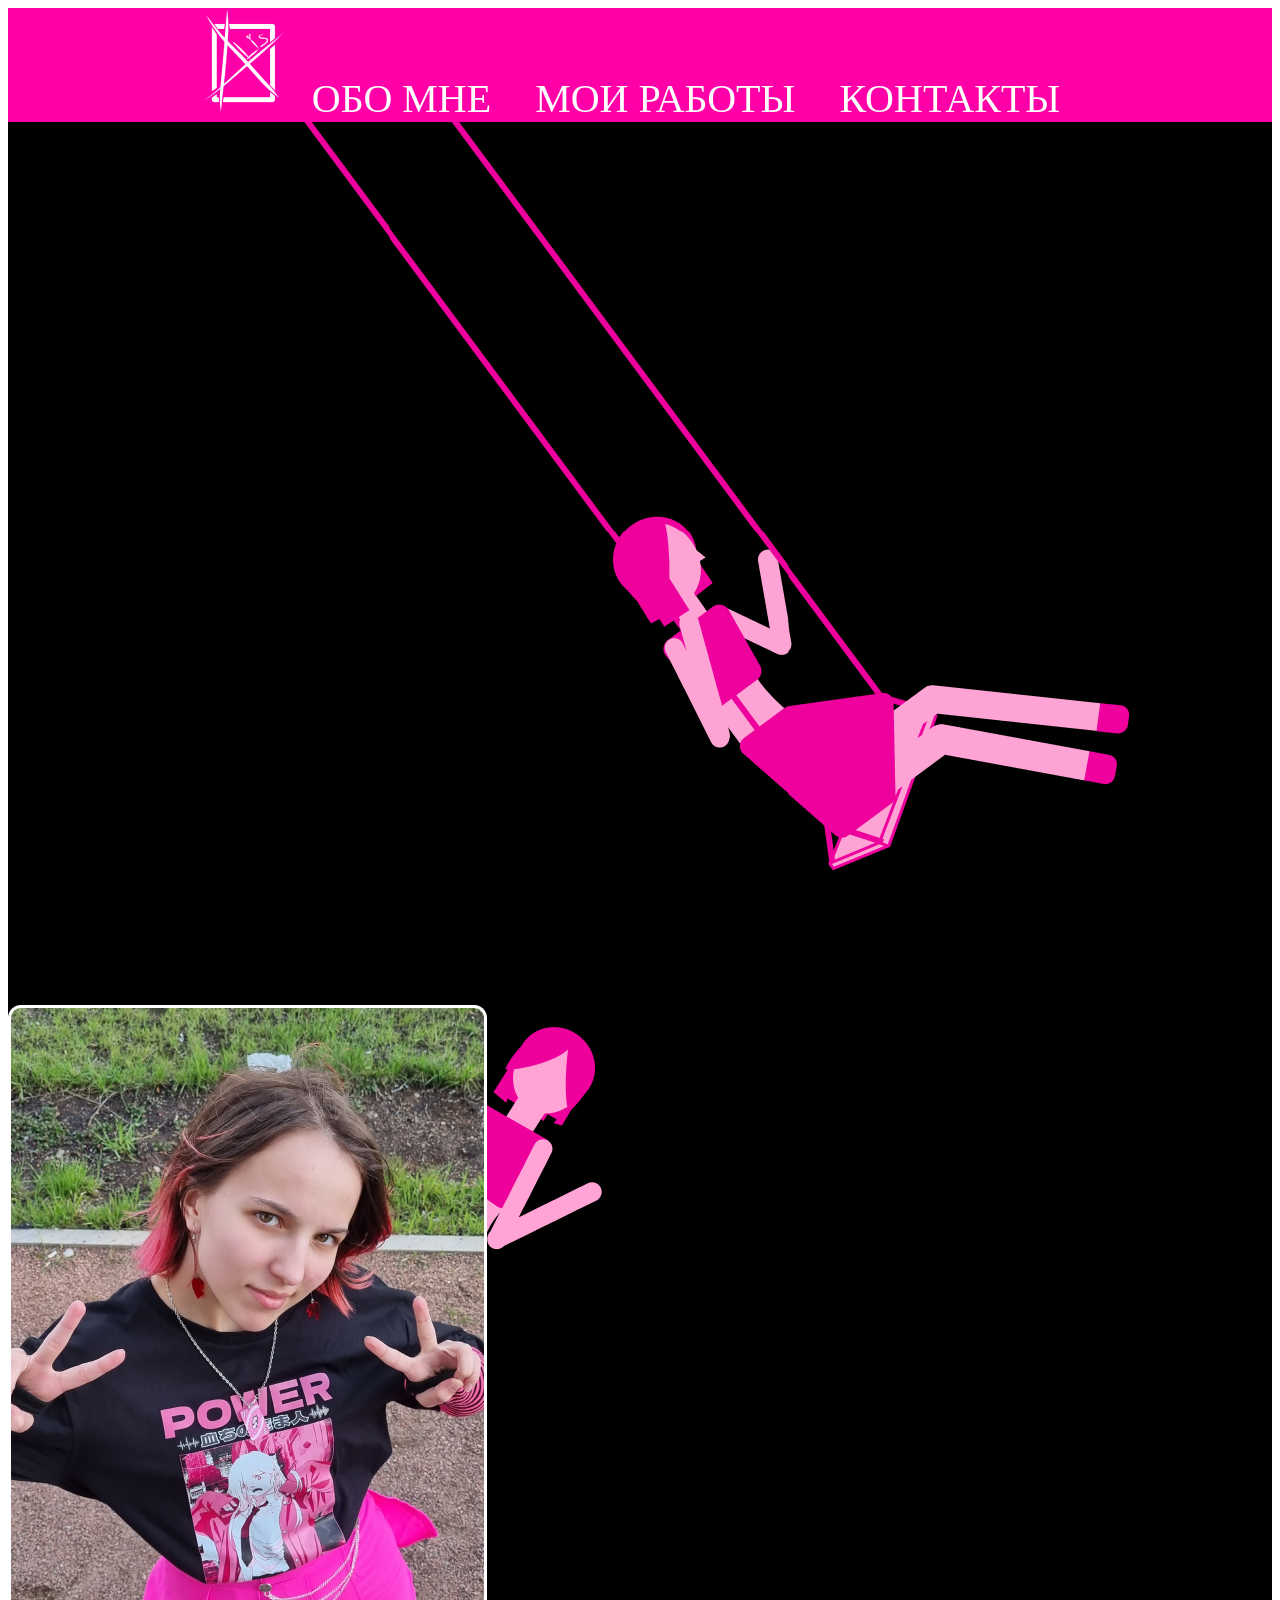
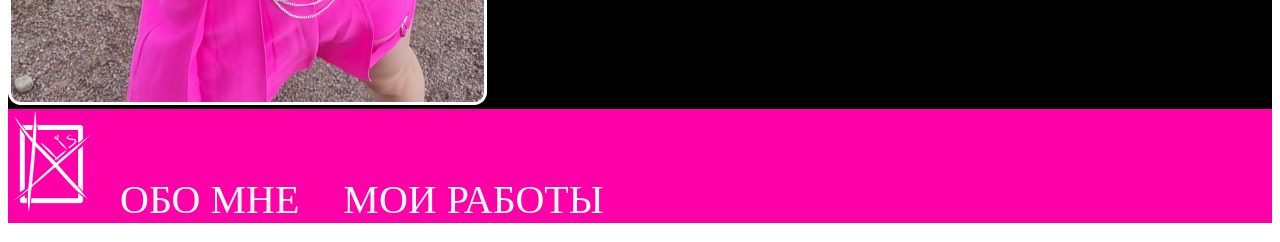
==== index.html @ d6bae76f "создали сайт" ====
<!DOCTYPE html>
<html lang="en">
<head>
    <meta charset="UTF-8">
    <meta name="viewport" content="width=device-width, initial-scale=1.0">
    <title>Alis</title>
    <link rel="stylesheet" type="text/css" href="style.css">
</head>
<body>
    <header align="center">
        <img src="лого.png" alt="INTRO"
        <ul>
            <li><a href = "#">ОБО МНЕ</a></li>
            <li><a href = "#">МОИ РАБОТЫ</a></li>
            <li><a href = "#">КОНТАКТЫ</a></li>
        </ul>
    </header>
    <main align="content">
        <img src="animation_девочка_сайт_.gif" alt="">
        <img src="мое фото.png" alt="">

    </main>
    <footer>
        <img src="лого.png" alt="INTRO"
        <ul>
            <li><a href = "#">ОБО МНЕ</a></li>
            <li><a href = "#">МОИ РАБОТЫ</a></li>
        </ul>
    </footer>
    
    
    
</body>
</html>
---- style.css ----
header{
    background-color:#FF00A8;
}
ul{
    list-style: none;
    margin: 0;
    padding:20px ;
}
a{
    font-size: 40px;
    padding: 20px;
    color: white;
    text-decoration: none;
    font-family:'Potra';
    }
a:hover{
    color:black;
    text-decoration: none;
}
li{
    display: inline;
}
main{
    background-color:black; 
}
footer{
    background-color:#FF00A8;
}
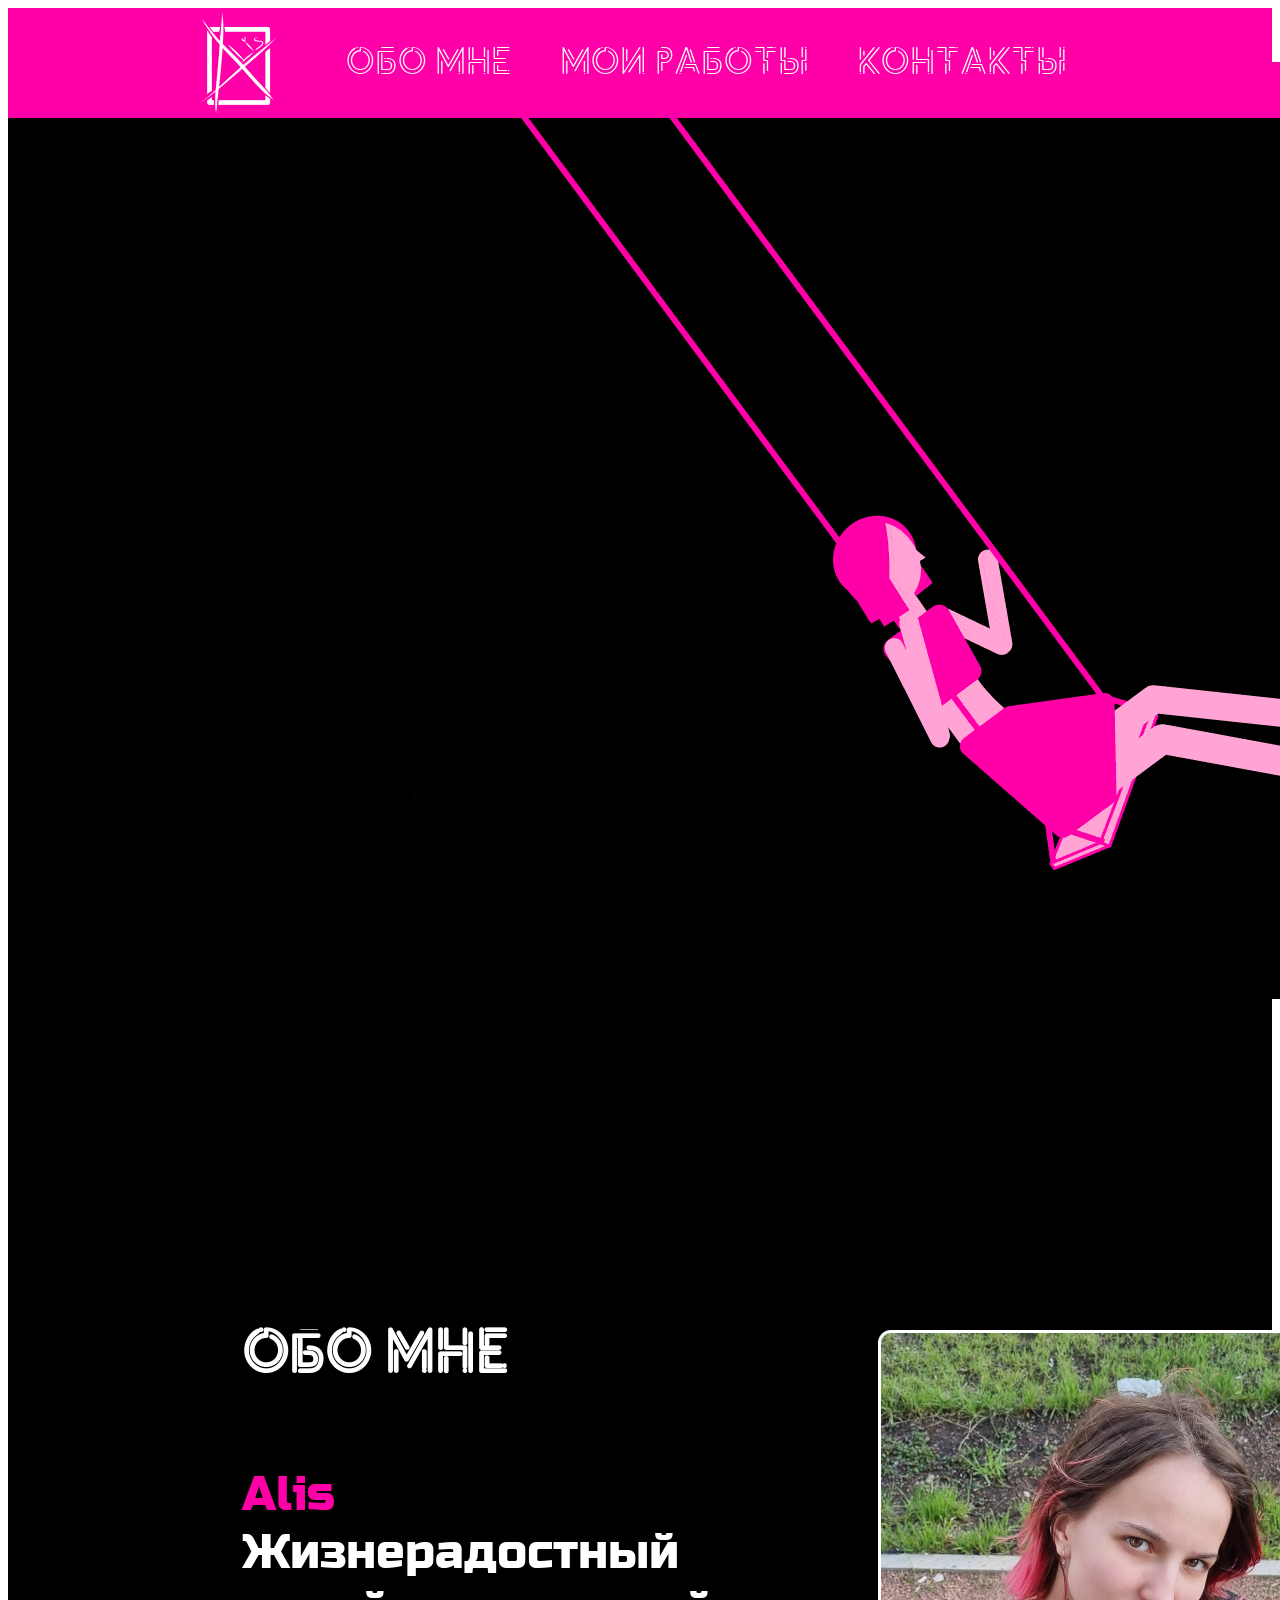
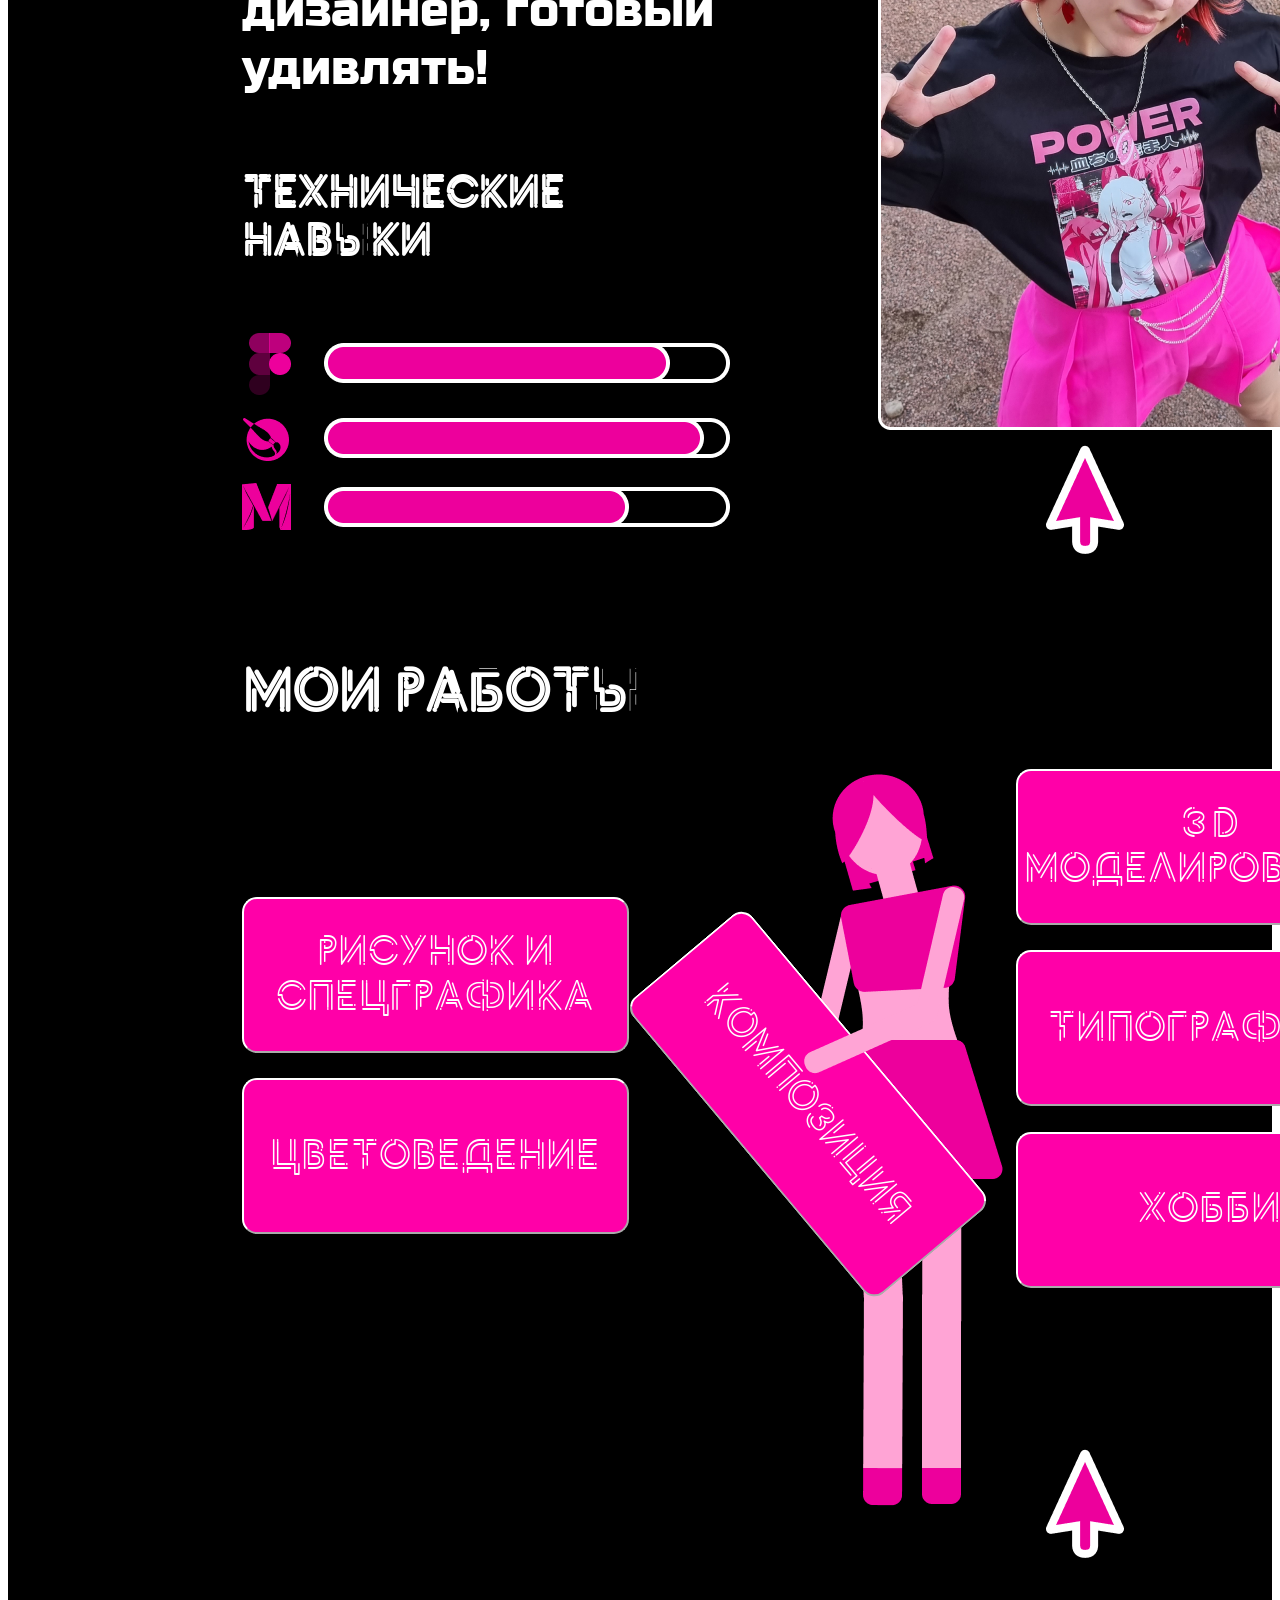
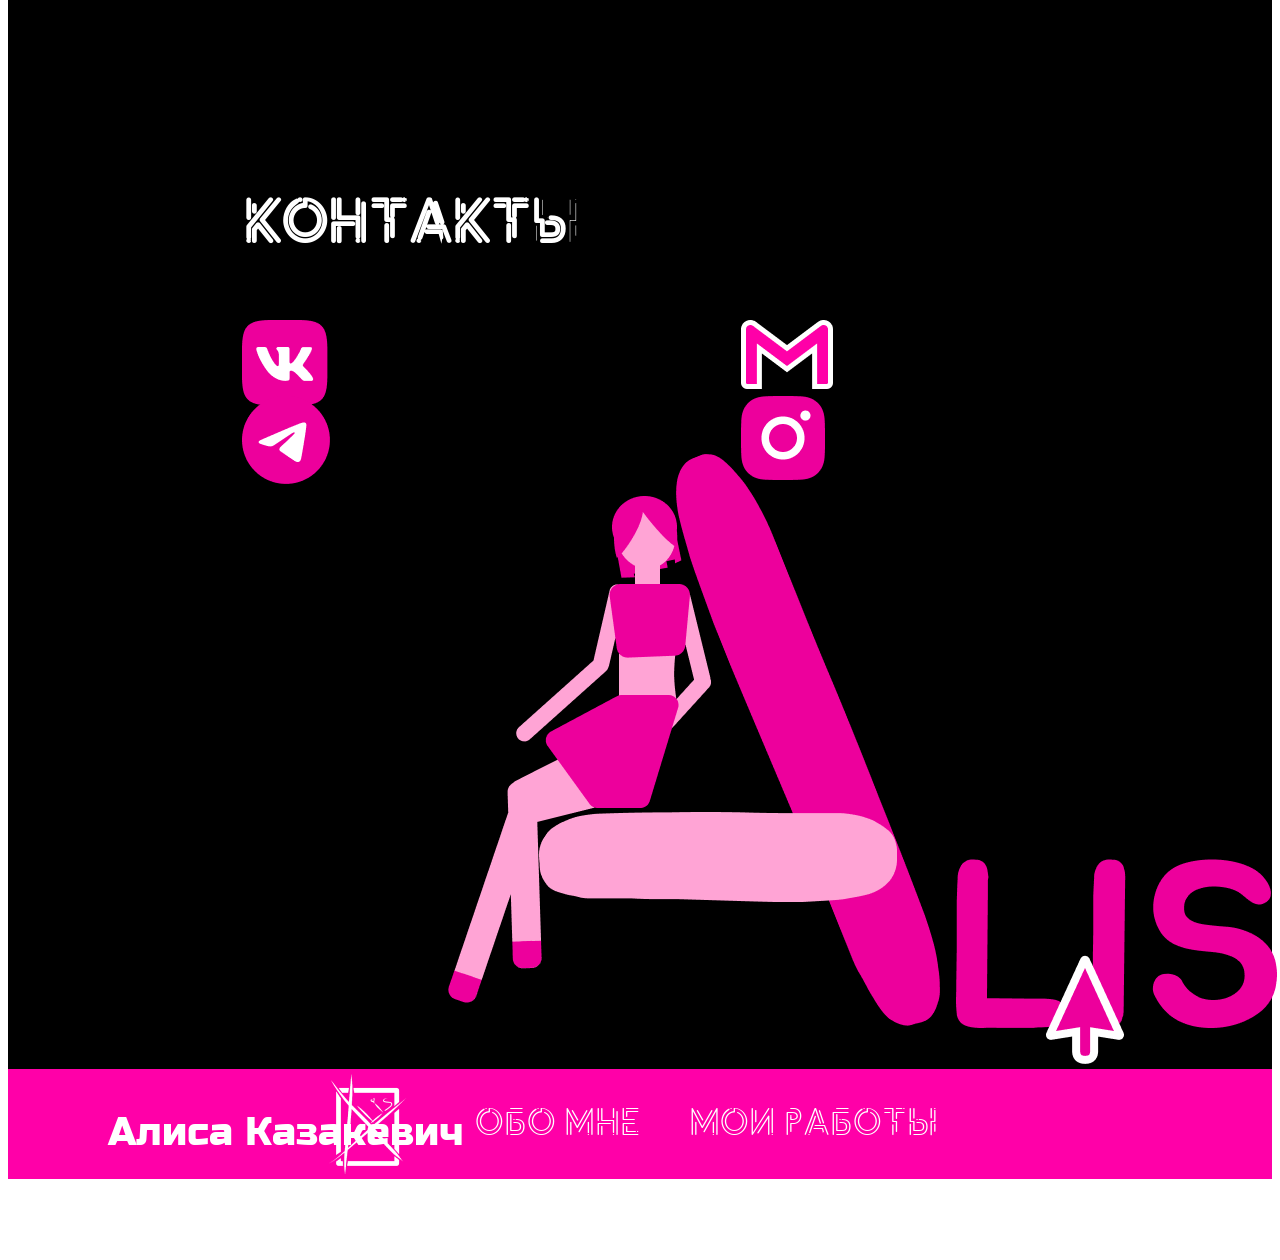
==== commit d5aad56b: "new version" ====
--- a/index.html
+++ b/index.html
@@ -4,24 +4,114 @@
     <meta charset="UTF-8">
     <meta name="viewport" content="width=device-width, initial-scale=1.0">
     <title>Alis</title>
+    <link rel="stylesheet" type="text/css" href="reset.css">
     <link rel="stylesheet" type="text/css" href="style.css">
+    
+    <script src="/jquery.js"></script>
+    <link rel="icon" href="images/иконка.ico">
 </head>
 <body>
-    <header align="center">
-        <img src="лого.png" alt="INTRO"
-        <ul>
-            <li><a href = "#">ОБО МНЕ</a></li>
-            <li><a href = "#">МОИ РАБОТЫ</a></li>
-            <li><a href = "#">КОНТАКТЫ</a></li>
-        </ul>
+    <header>
+        <img class="logo" src="images/лого.png" alt="INTRO">
+        <nav>
+            <ul>
+                <li id="about_me_scroll"><a href = "#">ОБО МНЕ</a></li>
+                <li id="works_scroll"><a href = "#">МОИ РАБОТЫ</a></li>
+                <li id="contacts_scroll"><a href = "#">КОНТАКТЫ</a></li>
+            </ul>
+
+        </nav>
+        
     </header>
-    <main align="content">
-        <img src="animation_девочка_сайт_.gif" alt="">
-        <img src="мое фото.png" alt="">
+    <main>
+        <div class="main-container">
+            
+            <img class="girl-gif" id="girl-gif" src="images/анимация_с_девочкой.gif" alt="">
+            <button class="secret_Button" id="secret_Button" onclick="changeImage(this)">НЕ НАЖИМАЙ!!!</button>
+            
+            <div style="height: 200px;">
 
+            </div>
+
+            <section id="about-me" class="about-me">
+                <div class="main-info">
+                    <h1> ОБО МНЕ</h1>
+                    <p><span style="color: #FF00A8;">Alis</span>
+                        Жизнерадостный дизайнер, готовый удивлять!</p>
+                    <h2>ТЕХНИЧЕСКИЕ НАВЫКИ</h2>  
+                    <img src="images/навыки.png" class="skills"/> 
+    
+                </div>
+                <a href="images/мое фото.png" class="lightzoom">     
+                    <img src="images/мое фото.png" class="my_photo"/>
+                </a>
+            </section>
+            <button id="scroll" class="skroll skroll_1">
+                <img src="images/кнопка_возврат.png"/>
+            </button>
+            
+        </div>
+
+        <div id="works" class="works-container">
+            <h1>МОИ РАБОТЫ</h1>
+            <div class="buttons-container">
+                <div class="buttons-left">
+                    <button onclick="location.href='spec_graphic.html'" class="button_ris button_text">
+                        РИСУНОК И СПЕЦГРАФИКА
+                    </button>
+                    <button class="button_tsvet button_text">
+                        ЦВЕТОВЕДЕНИЕ
+                    </button>
+                    
+
+                </div>
+                <div class="buttons-middle">
+                    <img class="button_girl" src="images/девочка_без_руки.png" alt="">
+                    <button class="button_text button_kompoz" onclick="">
+                        КОМПОЗИЦИЯ
+                    </button>
+                    <img class="girl_hand" src="images/рука.png" alt="">
+                </div>
+
+
+                <div class="buttons-right">
+                    <button class="button_3D button_text">
+                        3D МОДЕЛИРОВАНИЕ
+                    </button>
+                    <button class="button_tpgraph button_text">
+                        ТИПОГРАФИКА
+                    </button>
+                    <button class="button_hb button_text">
+                        ХОББИ
+                    </button>
+                </div>
+            </div>
+            <button id="scroll_2" class="skroll skroll_2">
+                <img src="images/кнопка_возврат.png"/>
+            </button>
+        </div>
+
+
+        <div id="contacts" class="contacts-container">
+            <h1>КОНТАКТЫ</h1>
+            <img class="VK" src="images/вк.png" alt="">
+            <img class="TG" src="images/тг.png" alt="">
+            <img class="Mail" src="images/почта.png" alt="">
+            <img class="Insta" src="images/инста.png" alt="">
+            <img class="alis" src="images/алис.png" alt="">
+            <a class="VK_" href="https://vk.com/id315282386">Алиса Казакевич</a>
+            <a class="TG_" href="https://t.me/alis_kujo">alis_kujo</a>
+            <a class="Mail_" href="mailto:alis13ya@gmail.com">Алиса Казакевич</a>
+            <a class="Insta_" href="https://www.instagram.com/alis_kujo/">alis_kujo</a>
+                
+            
+        </div>
+        <button id="scroll_3" class="skroll skroll_3">
+            <img src="images/кнопка_возврат.png"/>
+        </button>
     </main>
     <footer>
-        <img src="лого.png" alt="INTRO"
+        <img src="images/лого.png" alt="INTRO">
         <ul>
             <li><a href = "#">ОБО МНЕ</a></li>
             <li><a href = "#">МОИ РАБОТЫ</a></li>
@@ -29,6 +119,12 @@
     </footer>
     
     
+    <!-- <script src="myscript.js"></script> -->
+    <link rel="stylesheet" href="lightzoom/style.css">
+    <script src="lightzoom/lightzoom.js"></script>
+
     
+    <script src="myscript.js"></script>
+    <script>jQuery('.lightzoom').lightzoom({speed:400, viewTitle:true});</script>
 </body>
 </html>
--- a/style.css
+++ b/style.css
@@ -1,28 +1,355 @@
+@font-face {
+font-family: 'Potra';
+src: url('./fonts/Potra/potra_cyr-webfont.woff2') format('woff2');
+}
+@font-face {
+    font-family: 'Russo One';
+    src: url('./fonts/Russo one/russoone-regular-webfont.woff2') format('woff2');
+    }
 header{
     background-color:#FF00A8;
+    display: flex;
+    flex-direction: row;
+    justify-content: center;
+    align-items: center;
+    
+}
+h1{
+    color: white;
+    font-size: 64px;
+    
+    font-family: 'Potra';
+    margin-top: 1vw;
+    
+}
+h2{
+    color: white;
+    font-size: 48px;
+    padding-top: 2vw;
+    font-family: 'Potra';
+}
+h3{
+    color: white;
+    
+    padding-top: 2vw;
+    font-family: 'Potra';
+
+}
+p{
+    color: white;
+    font-size: 48px;
+    padding-top: 2vw;
+    font-family: 'Russo One';
+    
 }
 ul{
     list-style: none;
     margin: 0;
-    padding:20px ;
+    font-size: 40px;
+    font-family: 'Potra';
+    z-index: 11;
 }
 a{
     font-size: 40px;
     padding: 20px;
     color: white;
     text-decoration: none;
-    font-family:'Potra';
+    font-family: 'Potra';
     }
 a:hover{
     color:black;
     text-decoration: none;
+
 }
 li{
+    position: relative;
     display: inline;
+    z-index: 11;
+}
+.logo{
+    position: relative;
+    z-index: 11;
 }
 main{
     background-color:black; 
 }
 footer{
     background-color:#FF00A8;
-}+    display: flex;
+    flex-direction: row;
+    justify-content: center;
+    align-items: center;
+    
+}
+
+.main-container {
+    margin-left: 18.5%;
+    width: 75%;
+    margin-top: -0.005vw;
+    z-index: 8;
+    
+}
+
+.girl-gif {
+    position: relative;
+    top: -56px;
+    left: -2.5vw ;
+    z-index: 8;
+}
+.my_photo{
+    margin-left: 10vw;
+    margin-top: 2vw;
+}
+.main-info{
+    width: 490px;
+    padding-top: 2vw;
+}
+
+.about-me {
+    display: flex;
+    margin-top: 2vw;
+    @media (width<800px) {
+        flex-direction: column;
+        
+    }
+}
+
+.skills{
+    padding-top: 2vw;
+}
+
+.works-container {
+    margin-left: 18.5%;
+    width: 75%;
+    margin-top: 8vw;
+    padding-top: 1vw;
+}
+.button_ris{
+    background-color: #FF00A8;
+    border-radius: 15px;
+    user-select: none;
+    position: relative;
+    width: 387px; 
+    height: 156px;
+    margin-top: 10vw;
+    border-color: white;
+    border-width: 0.2vw;
+    
+    
+
+}
+.button_ris:hover{
+    transform: scale(1.05);
+}
+.button_tsvet{
+    background-color: #FF00A8;
+    border-radius: 15px;
+    user-select: none;
+    position: relative;
+    width: 387px; 
+    height: 156px;
+    margin-top: 2vw;
+    border-color: white;
+    border-width: 0.2vw;
+}
+.button_tsvet:hover{
+    transform: scale(1.05);
+}
+.button_text{
+    font-size: 45px;
+    color: white;
+    text-decoration: none;
+    font-family: 'Potra';
+    text-align: center;
+    line-height: 100%;
+}
+
+.button_kompoz{
+    position: relative;
+    background-color: #FF00A8;
+    border-radius: 15px;
+    user-select: none;
+    width: 387px; 
+    height: 156px;
+    z-index: 3;
+    transform: rotate(50deg) translate(-380px, -300px);
+    border-color: white;
+    border-width: 0.2vw;
+}
+.button_kompoz:hover{
+    transform: rotate(50deg) translate(-380px, -300px)scale(1.05);
+}
+.button_3D{
+    background-color: #FF00A8;
+    border-radius: 15px;
+    user-select: none;
+    position: relative;
+    width: 387px; 
+    height: 156px;
+    border-color: white;
+    border-width: 0.2vw;
+    
+
+}
+.button_3D:hover{
+    transform: scale(1.05);
+}
+.button_tpgraph{
+    background-color: #FF00A8;
+    border-radius: 15px;
+    user-select: none;
+    position: relative;
+    width: 387px; 
+    height: 156px;
+    margin-top: 2vw;
+    border-color: white;
+    border-width: 0.2vw;
+
+}
+.button_tpgraph:hover{
+    transform: scale(1.05);
+}
+.button_hb{
+    background-color: #FF00A8;
+    border-radius: 15px;
+    user-select: none;
+    position: relative;
+    width: 387px; 
+    height: 156px;
+    margin-top: 2vw;
+    border-color: white;
+    border-width: 0.2vw;
+
+}
+.button_hb:hover{
+    transform: scale(1.05);
+}
+
+.secret_Button{
+    font-size: 50px;
+    font-family: 'Russo One';
+    text-decoration: none;
+    text-align: center;
+    line-height: 100%;
+    background-color: transparent; 
+    border: none; 
+    padding: 0;
+    user-select: none;
+    position: absolute; 
+    top: 19%; 
+    left: 70%; 
+    z-index: 10;
+}
+.secret_Button:hover{
+    color: #FF00A8 ;
+}
+
+.buttons-container {
+    display: flex;
+    margin-top: 2vw;
+}
+.button_girl{
+    position: relative;
+    z-index: 2;
+    margin-left: 130px;
+}
+.girl_hand{
+    position: absolute;
+    z-index: 4;
+    margin-left: -215px;
+    margin-top: -625px;
+}
+.contacts-container{
+    margin-left: 18.5%;
+    width: 75%;
+    margin-top: 8vw;
+    padding-top: 1vw;
+}
+.alis{
+    margin-left: 15vw;
+    margin-top: 10vw;
+    padding-top: 1vw;
+    padding-bottom: 2vw;
+    
+}
+.VK{
+    position: absolute;
+    margin-top: 1.5vw;
+}
+.TG{
+    position: absolute;
+    margin-top: 7.5vw;
+}
+.Mail{
+    position: absolute;
+    margin-top: 1.5vw;
+    margin-left: 39vw;
+}
+.Insta{
+    position: absolute;
+    margin-top: 7.5vw;
+    margin-left: 39vw;
+}
+.VK_{
+    position: absolute;
+    margin-top: 1.5vw;
+    margin-left: -51vw;
+    font-size: 40px;
+    font-family: Russo One;
+}
+.VK_:hover{
+    color:#FF00A8;
+}
+.TG_{
+    position: absolute;
+    margin-top: 8vw;
+    margin-left: -51vw;
+    font-size: 40px;
+    font-family: Russo One;
+}
+.TG_:hover{
+    color:#FF00A8;
+}
+.Mail_{
+    position: absolute;
+    margin-top: 1.5vw;
+    margin-left: -12vw;
+    font-size: 40px;
+    font-family: Russo One;
+}
+.Mail_:hover{
+    color:#FF00A8;
+} 
+.Insta_{
+    position: absolute;
+    margin-top: 8vw;
+    margin-left: -12vw;
+    font-size: 40px;
+    font-family: Russo One;
+}
+.Insta_:hover{
+    color:#FF00A8;
+} 
+.skroll{
+    text-decoration: none;
+    background-color: transparent; 
+    border: none; 
+    padding: 0;
+    user-select: none;
+    position: absolute; 
+}
+.skroll:hover{
+    transform: scale(1.08);
+} 
+.skroll_1{
+    margin-left: 62vw;
+    margin-top: -7vw;
+} 
+.skroll_2{
+    margin-left: 62vw;
+    margin-top: -17vw;
+}  
+.skroll_3{
+    margin-left: 80.2vw;
+    margin-top: -9vw;
+}    
--- a/lightzoom/style.css
+++ b/lightzoom/style.css
@@ -0,0 +1,180 @@
+/**
+ * jQuery lightzoom v1.1.0
+ */
+
+a.lightzoom {
+  cursor: zoom-in;
+  cursor: -webkit-zoom-in;
+  cursor: -moz-zoom-in;
+}
+
+#lz-container {
+  display: block;
+  height: 100%;
+  width: 100%;
+  left: 0;
+  top: 0;
+  white-space: nowrap;
+  position: absolute;
+  z-index: 9999990 !important;
+}
+
+#lz-box {
+  position: fixed;
+  height: 100%;
+  width: 100%;
+  line-height: 1px;
+  text-align: center;
+  display: inline-block;
+  z-index: 9999998 !important;
+}
+
+#lz-overlay {
+  display: block;
+  opacity: 0.6;
+  background: #000;
+  position: fixed;
+  top: 0;
+  left: 0;
+  height: 100%;
+  width: 100%;
+  z-index: 9999991 !important;
+}
+
+#lz-box:before {
+  content: "";
+  display: inline-block;
+  height: 50%;
+  width: 1px;
+  margin-right: -1px;
+}
+
+#lz-box img {
+  float: none;
+  display: inline-block;
+  max-height: 80%;
+  max-width: 100%;
+  margin: 0;
+  padding: 0;
+  width: auto;
+  height: auto;
+  vertical-align: middle;
+  opacity: 0;
+  position: relative;
+  z-index: 9999995 !important;
+}
+
+#lz-box p {
+  position: relative;
+  bottom: 0;
+  margin-top: -30px;
+  margin-bottom: 0;
+  line-height: 20px;
+  font-size: 18px;
+  z-index: 9999997 !important;
+}
+
+#lz-close {
+  display: block;
+  position: absolute;
+  top: 2%;
+  right: 2%;
+  background: url("image/close.png") no-repeat 5px 5px;
+  width: 16px;
+  height: 16px;
+  text-indent: -9999px;
+  padding: 5px;
+  opacity: 0.5;
+  z-index: 9999998 !important;
+}
+
+#lz-close:hover {
+  opacity: 1;
+}
+
+#lz-loading-center {
+  width: 100%;
+  height: 100%;
+  position: relative;
+  z-index: 9999999 !important;
+}
+
+#lz-loading-center > .lz-loading-center-box {
+  position: fixed;
+  left: 50%;
+  top: 50%;
+  height: 150px;
+  width: 150px;
+  margin-top: -75px;
+  margin-left: -75px;
+}
+
+.lz-object {
+  width: 20px;
+  height: 20px;
+  background-color: #FFF;
+  float: left;
+  margin-right: 20px;
+  margin-top: 65px;
+  -moz-border-radius: 50% 50% 50% 50%;
+  -webkit-border-radius: 50% 50% 50% 50%;
+  border-radius: 50% 50% 50% 50%;
+}
+
+#lz-object_one {
+  -webkit-animation: object_one 1.5s infinite;
+  animation: object_one 1.5s infinite;
+}
+
+#lz-object_two {
+  -webkit-animation: object_two 1.5s infinite;
+  animation: object_two 1.5s infinite;
+  -webkit-animation-delay: 0.25s;
+  animation-delay: 0.25s;
+}
+
+#lz-object_three {
+  -webkit-animation: object_three 1.5s infinite;
+  animation: object_three 1.5s infinite;
+  -webkit-animation-delay: 0.5s;
+  animation-delay: 0.5s;
+}
+
+@-webkit-keyframes object_one {
+  75% {
+    -webkit-transform: scale(0);
+  }
+}
+
+@keyframes object_one {
+  75% {
+    transform: scale(0);
+    -webkit-transform: scale(0);
+  }
+}
+
+@-webkit-keyframes object_two {
+  75% {
+    -webkit-transform: scale(0);
+  }
+}
+
+@keyframes object_two {
+  75% {
+    transform: scale(0);
+    -webkit-transform: scale(0);
+  }
+}
+
+@-webkit-keyframes object_three {
+  75% {
+    -webkit-transform: scale(0);
+  }
+}
+
+@keyframes object_three {
+  75% {
+    transform: scale(0);
+    -webkit-transform: scale(0);
+  }
+}
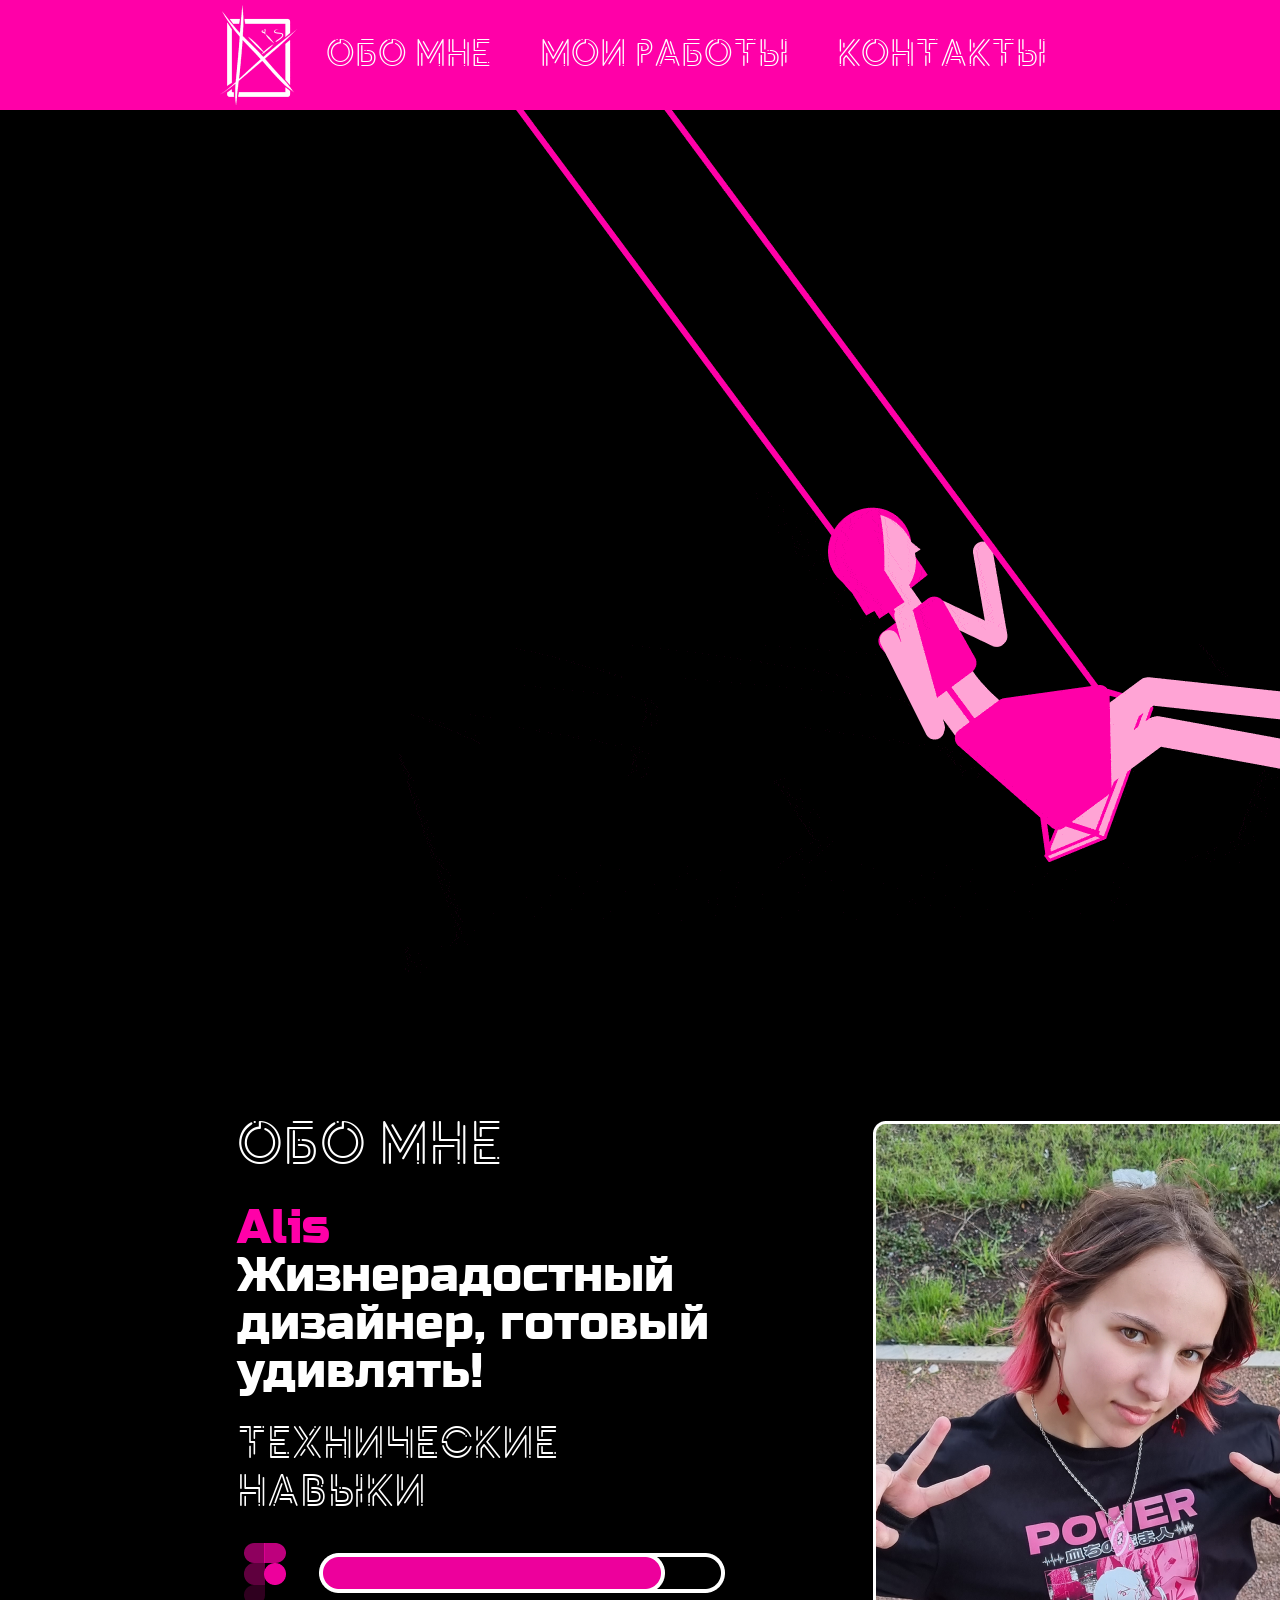
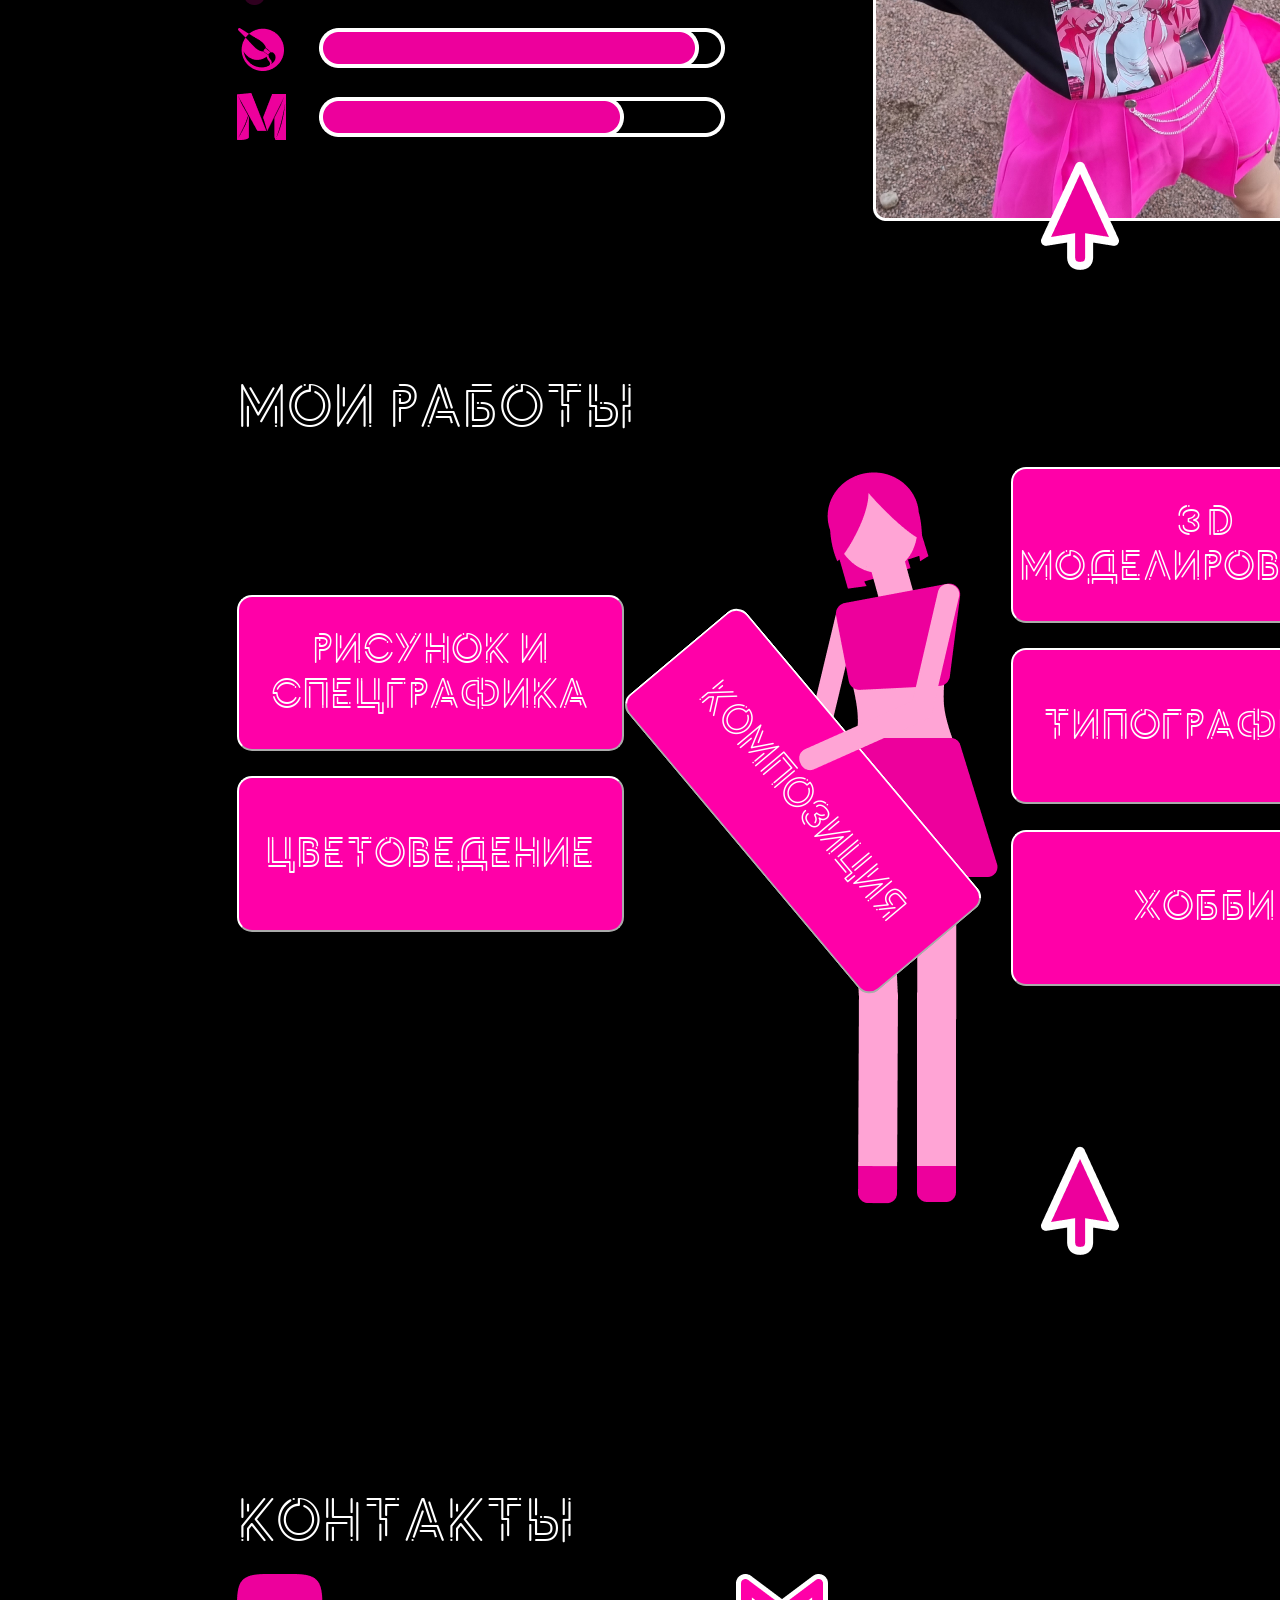
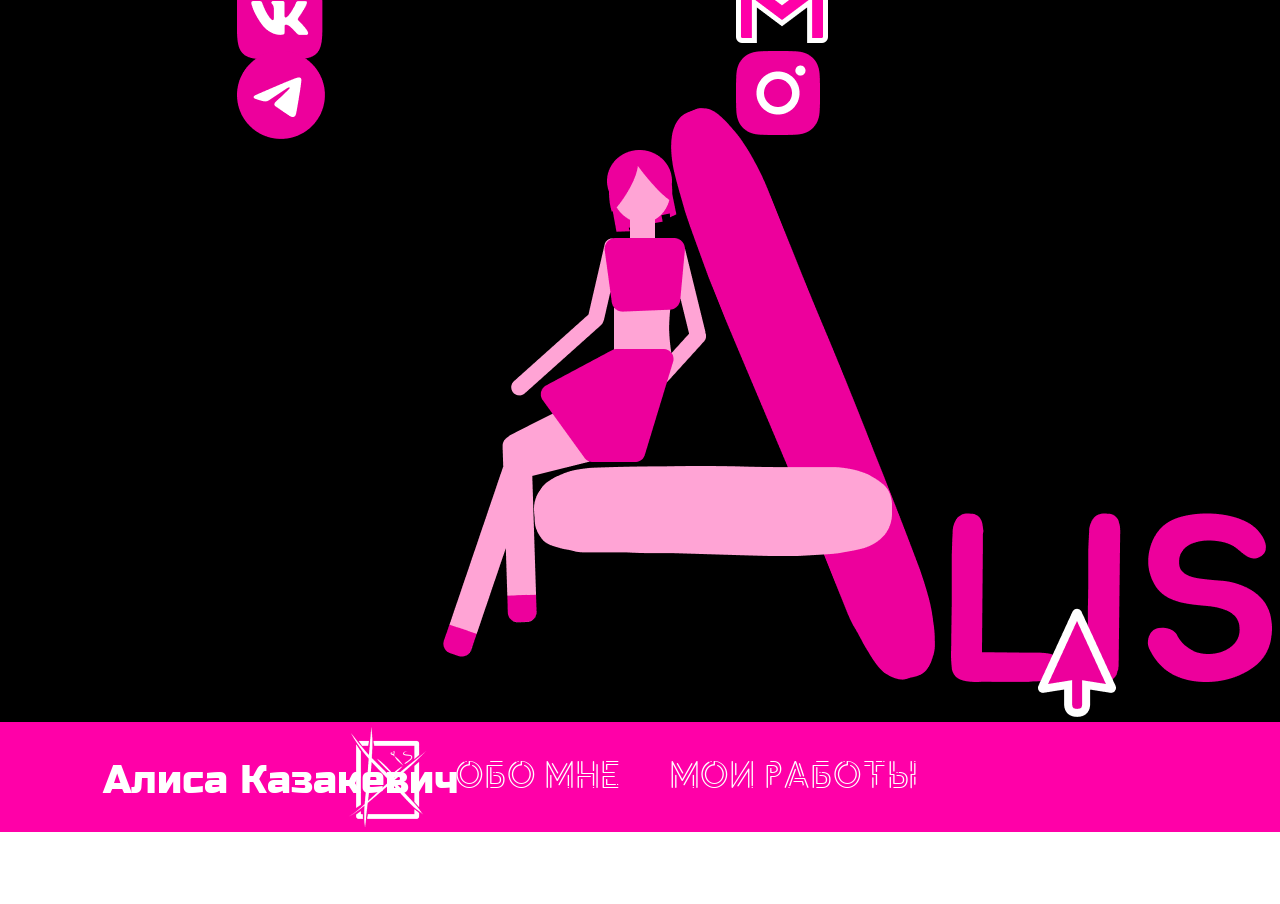
==== commit 8736f66c: "поиграла с курсорами" ====
--- a/index.html
+++ b/index.html
@@ -29,9 +29,7 @@
             <img class="girl-gif" id="girl-gif" src="images/анимация_с_девочкой.gif" alt="">
             <button class="secret_Button" id="secret_Button" onclick="changeImage(this)">НЕ НАЖИМАЙ!!!</button>
             
-            <div style="height: 200px;">
-
-            </div>
+            <!-- <div style="height: 200px;"></div> -->
 
             <section id="about-me" class="about-me">
                 <div class="main-info">
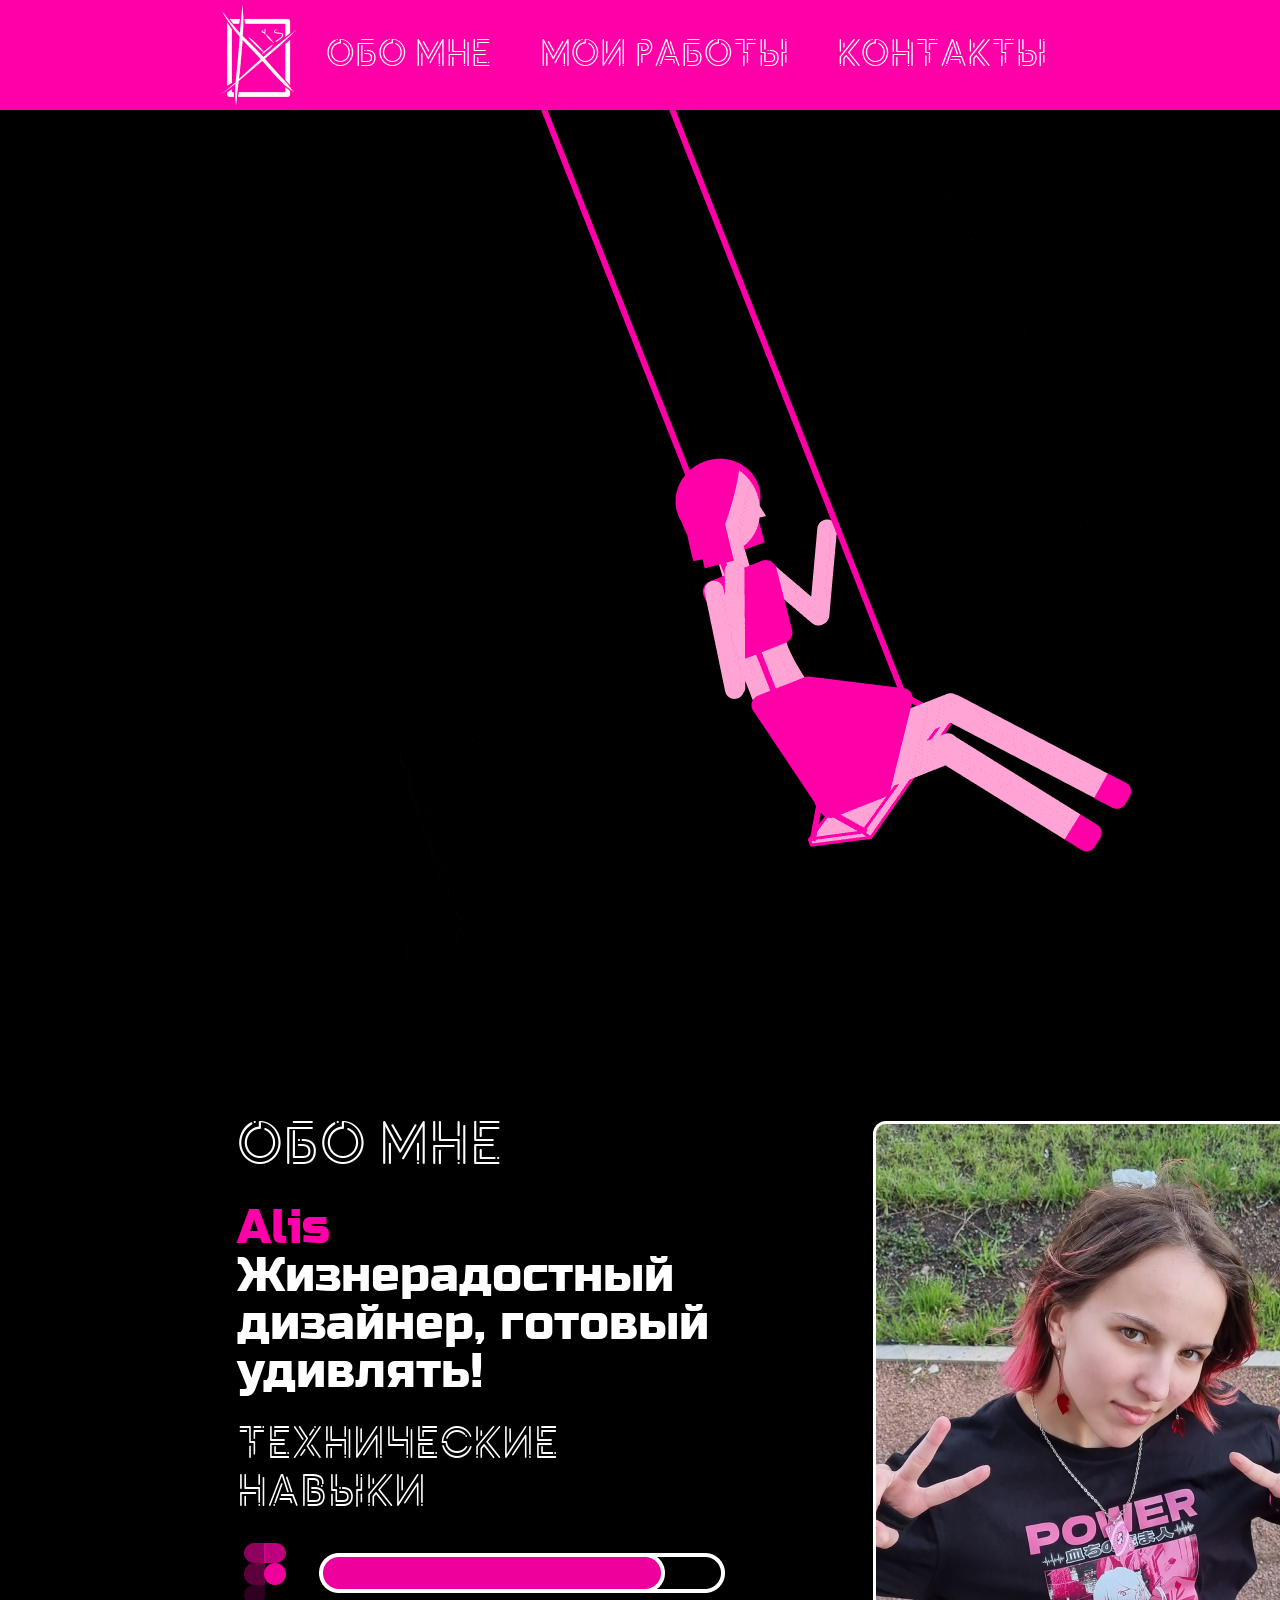
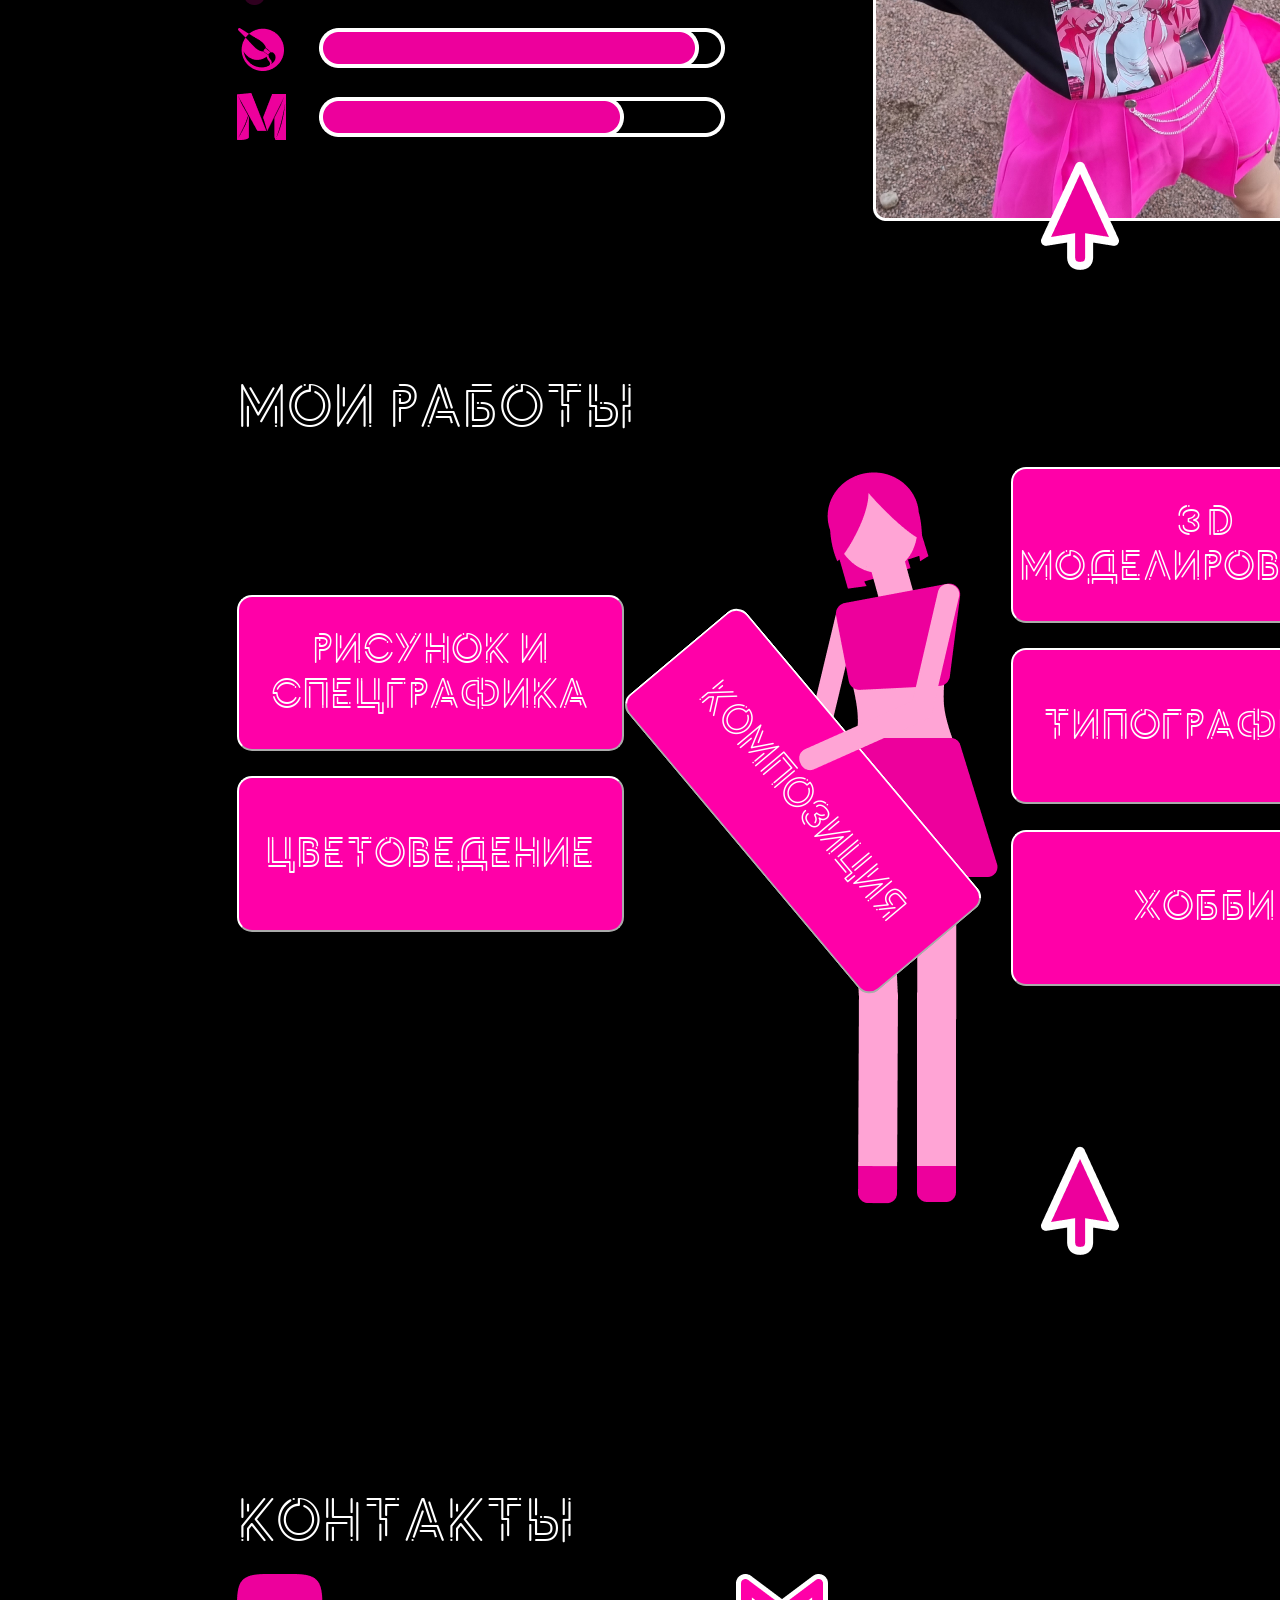
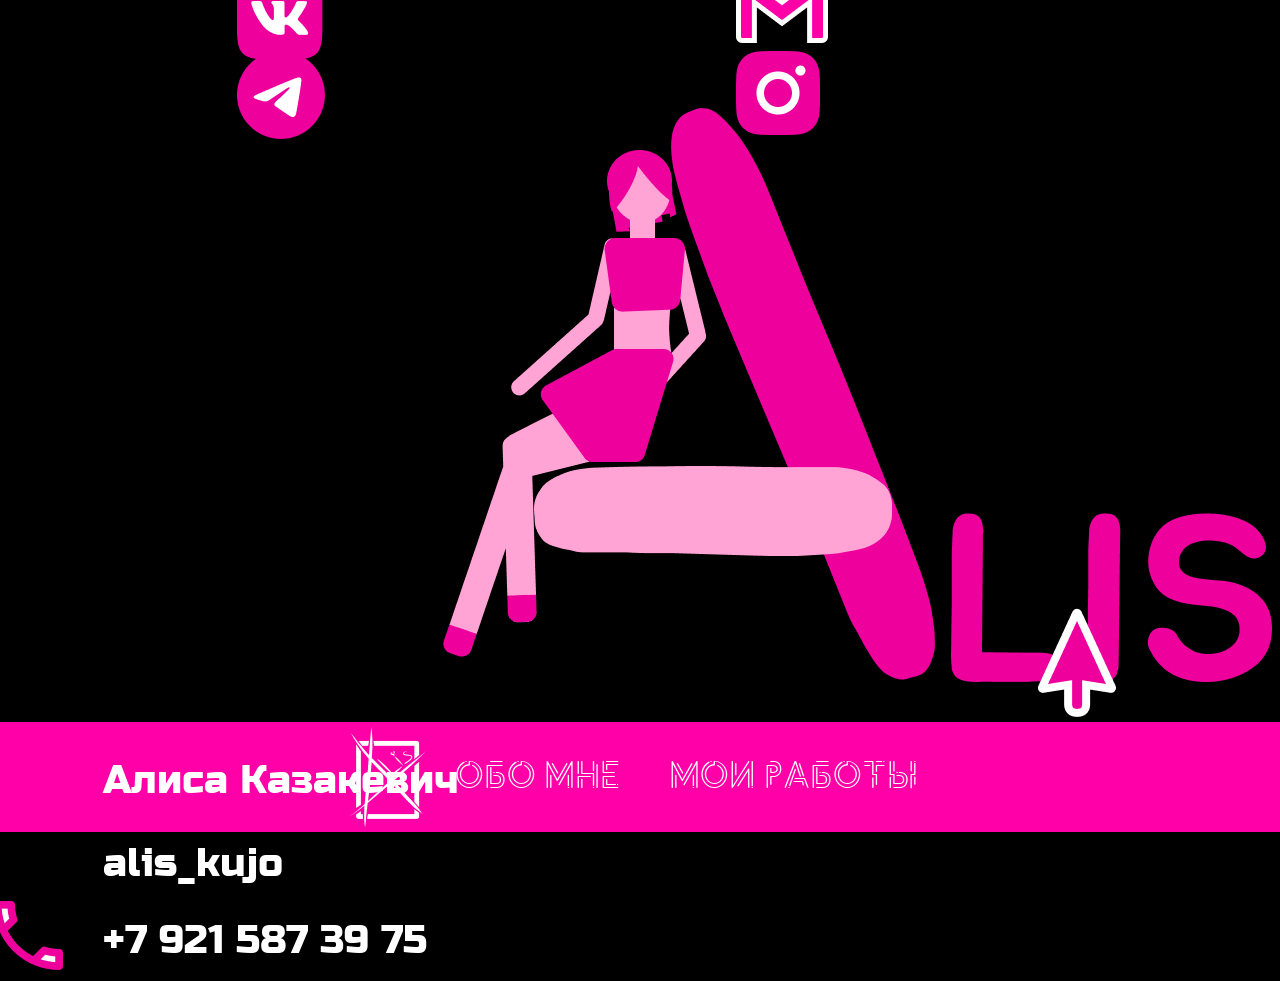
==== commit f67ac292: "мяу доделала сайт" ====
--- a/index.html
+++ b/index.html
@@ -54,18 +54,18 @@
             <h1>МОИ РАБОТЫ</h1>
             <div class="buttons-container">
                 <div class="buttons-left">
-                    <button onclick="location.href='spec_graphic.html'" class="button_ris button_text">
+                    <button onclick="go_spec()" class="button_ris button_text">
                         РИСУНОК И СПЕЦГРАФИКА
                     </button>
-                    <button class="button_tsvet button_text">
+                    <button onclick="go_color_science()" class="button_tsvet button_text">
                         ЦВЕТОВЕДЕНИЕ
                     </button>
                     
 
                 </div>
                 <div class="buttons-middle">
-                    <img class="button_girl" src="images/девочка_без_руки.png" alt="">
-                    <button class="button_text button_kompoz" onclick="">
+                    <img  class="button_girl" src="images/девочка_без_руки.png" alt="">
+                    <button onclick="go_compoz()" class="button_text button_kompoz" onclick="">
                         КОМПОЗИЦИЯ
                     </button>
                     <img class="girl_hand" src="images/рука.png" alt="">
@@ -73,13 +73,13 @@
 
 
                 <div class="buttons-right">
-                    <button class="button_3D button_text">
+                    <button onclick="go_3D()" class="button_3D button_text">
                         3D МОДЕЛИРОВАНИЕ
                     </button>
-                    <button class="button_tpgraph button_text">
+                    <button onclick="go_typo()" class="button_tpgraph button_text">
                         ТИПОГРАФИКА
                     </button>
-                    <button class="button_hb button_text">
+                    <button onclick="go_hb()" class="button_hb button_text">
                         ХОББИ
                     </button>
                 </div>
@@ -97,16 +97,31 @@
             <img class="Mail" src="images/почта.png" alt="">
             <img class="Insta" src="images/инста.png" alt="">
             <img class="alis" src="images/алис.png" alt="">
+            <img class="Tell" src="images/tel.png" alt="">
+            
             <a class="VK_" href="https://vk.com/id315282386">Алиса Казакевич</a>
             <a class="TG_" href="https://t.me/alis_kujo">alis_kujo</a>
             <a class="Mail_" href="mailto:alis13ya@gmail.com">Алиса Казакевич</a>
             <a class="Insta_" href="https://www.instagram.com/alis_kujo/">alis_kujo</a>
+            <a class="Tel" href="tel:+7 921 587 39 75">+7 921 587 39 75</a>
+            
                 
             
         </div>
         <button id="scroll_3" class="skroll skroll_3">
             <img src="images/кнопка_возврат.png"/>
         </button>
+
+        <div id="message-container" class="hidden">
+            <div id="message-content">
+                <p>Вы хейтер розового?</p>
+                <button id="no-button">Нет</button>
+                <button id="yes-button">Да</button>
+            </div>
+        </div>
+        
+       
+        
     </main>
     <footer>
         <img src="images/лого.png" alt="INTRO">
--- a/style.css
+++ b/style.css
@@ -71,6 +71,9 @@
     z-index: 11;
 }
 main{
+    background-color:black; 
+}
+body{
     background-color:black; 
 }
 footer{
@@ -352,4 +355,79 @@
 .skroll_3{
     margin-left: 80.2vw;
     margin-top: -9vw;
-}    +} 
+
+.page-slide-right {
+    animation: pageSlideRight 1s cubic-bezier(0.645, 0.045, 0.355, 1) forwards;
+}
+.Tell{
+    position: absolute;
+    margin-top: 14vw;
+    margin-left: -19vw;
+}
+.Tel{
+    position: absolute;
+    margin-top: 14vw;
+    margin-left: -12vw;
+    font-size: 40px;
+    font-family: Russo One;    
+}
+
+.Tel:hover{
+    color:#FF00A8;
+}
+.message-container {
+    position: fixed;
+    top: 50%;
+    left: 50%;
+    transform: translate(-50%, -50%);
+    background-color: white;
+    padding: 20px;
+    border-radius: 10px;
+    box-shadow: 0 0 10px rgba(0, 0, 0, 0.2);
+    z-index: 9999;
+    display: none;
+}
+
+.message-content  {
+    margin-bottom: 10px;
+}
+
+.message-content  {
+    padding: 5px 10px;
+    margin-right: 10px;
+    background-color: #f44336;
+    color: white;
+    border: none;
+    cursor: pointer;
+}
+
+.bw-mode {
+    filter: grayscale(100%);
+}
+
+.hidden {
+    display: none;
+}
+
+/* Анимация смещения страницы вправо */
+@keyframes pageSlideRight {
+    from {
+        transform: translateX(0);
+    }
+    to {
+        transform: translateX(100vw); /* Смещаем страницу за пределы экрана */
+    }
+} 
+.page-slide-left {
+    animation: pageSlideLeft 1s cubic-bezier(0.645, 0.045, 0.355, 1) forwards;
+}
+  /* Анимация смещения страницы влево */
+  @keyframes pageSlideLeft {
+    from {
+        transform: translateX(0);
+    }
+    to {
+        transform: translateX(-100vw); /* Смещаем страницу за пределы экрана влево */
+    }
+}
